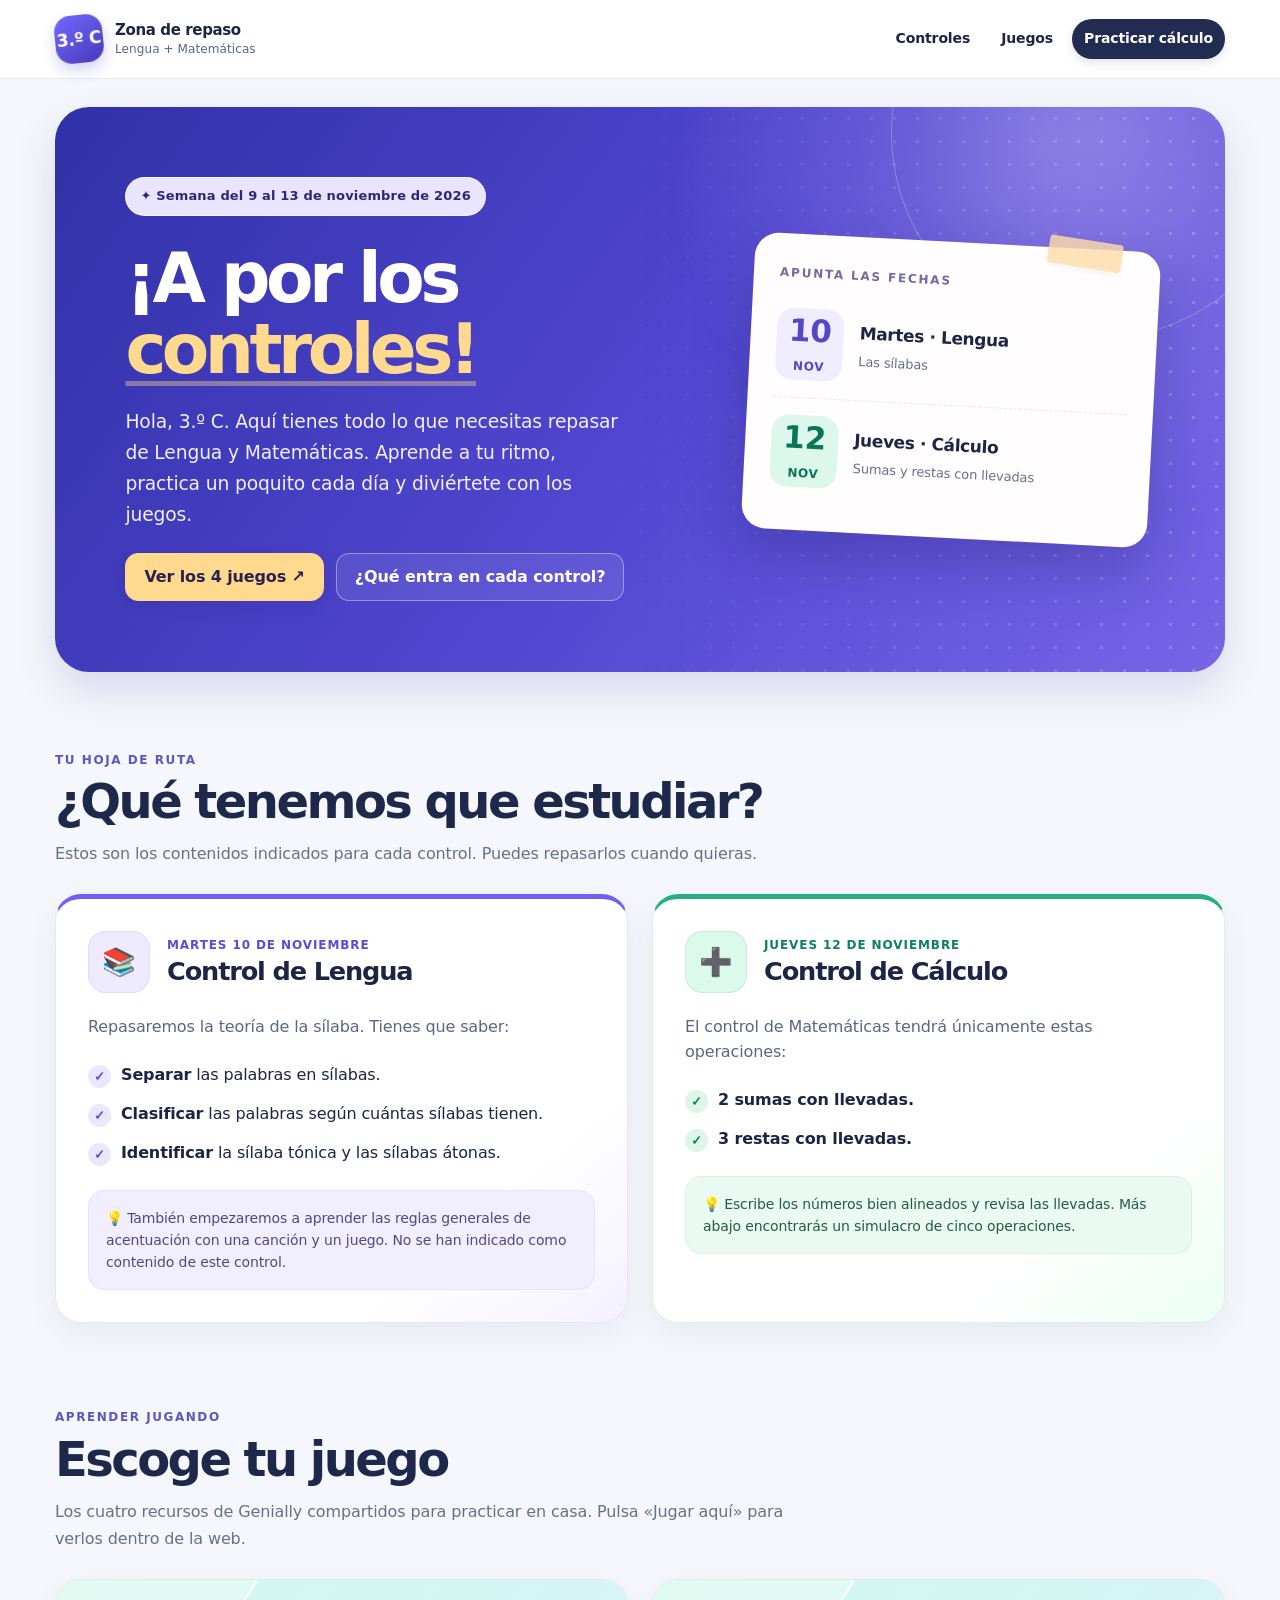
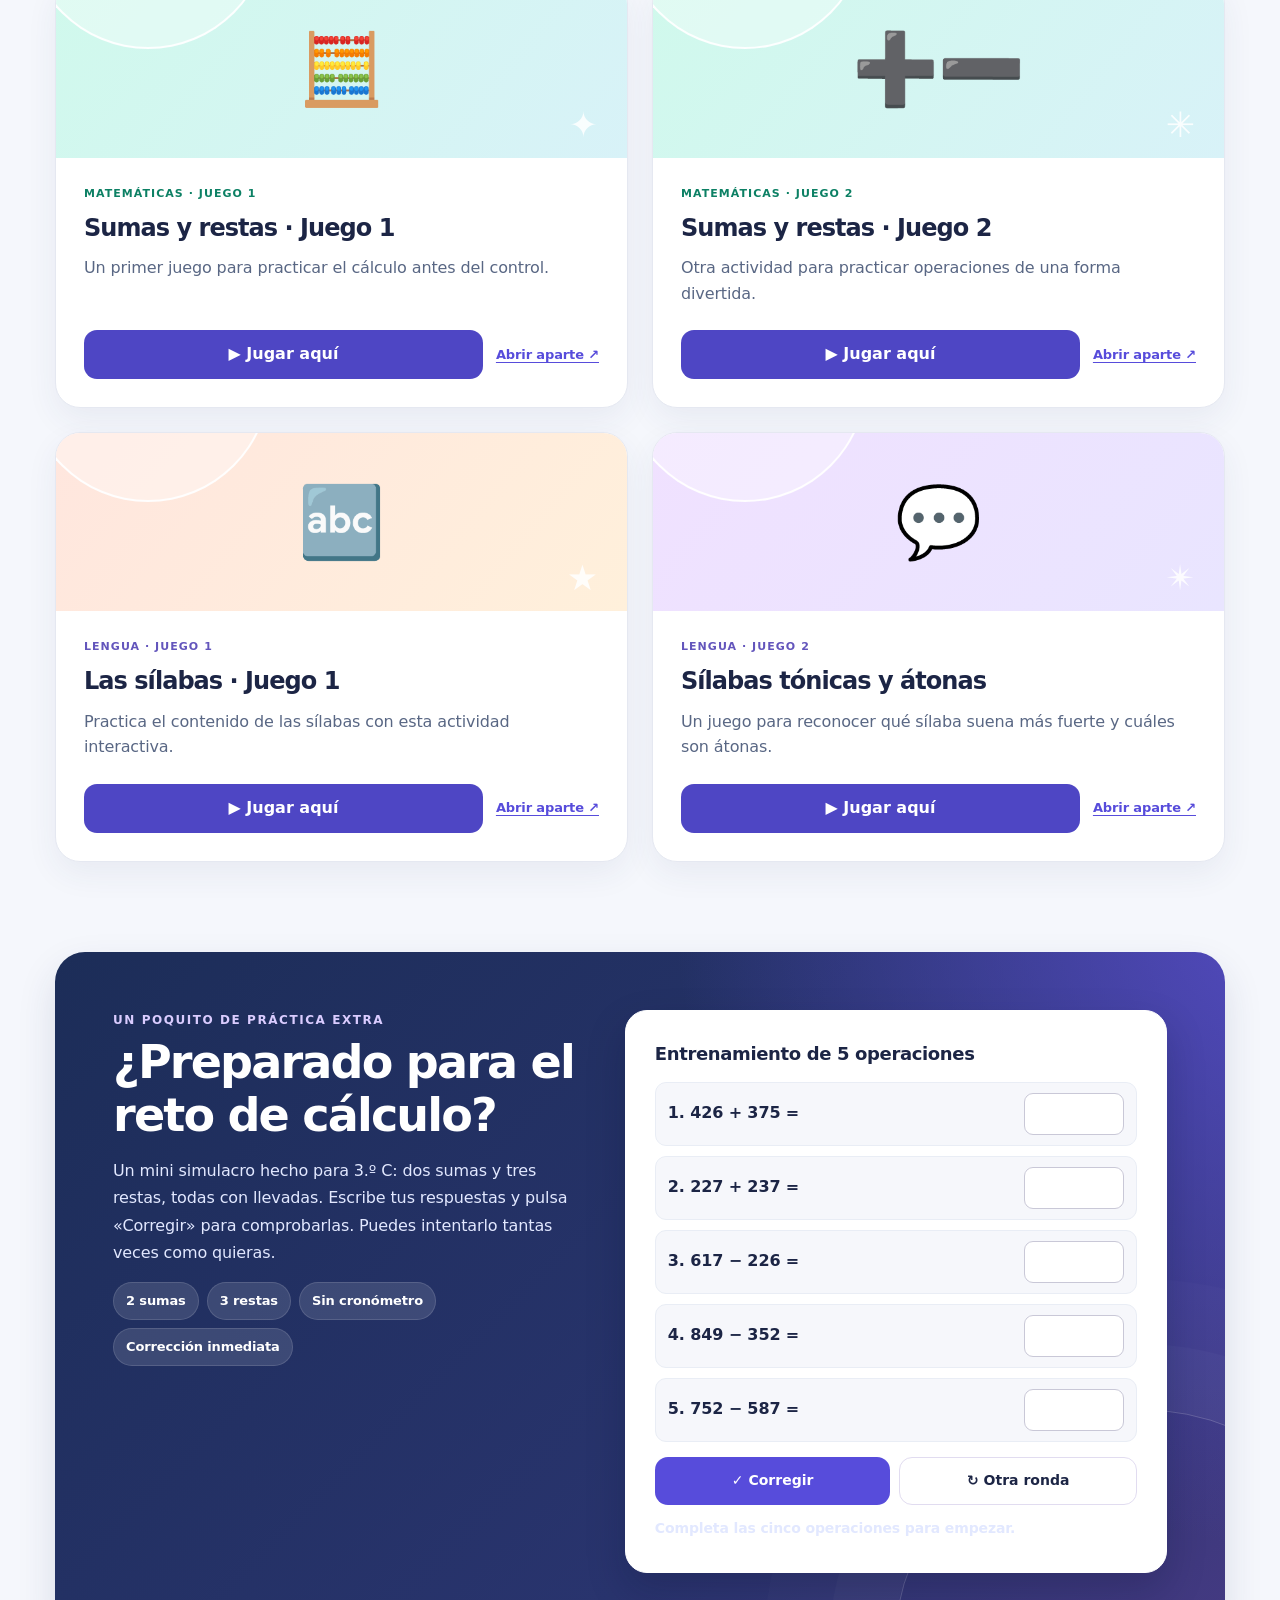
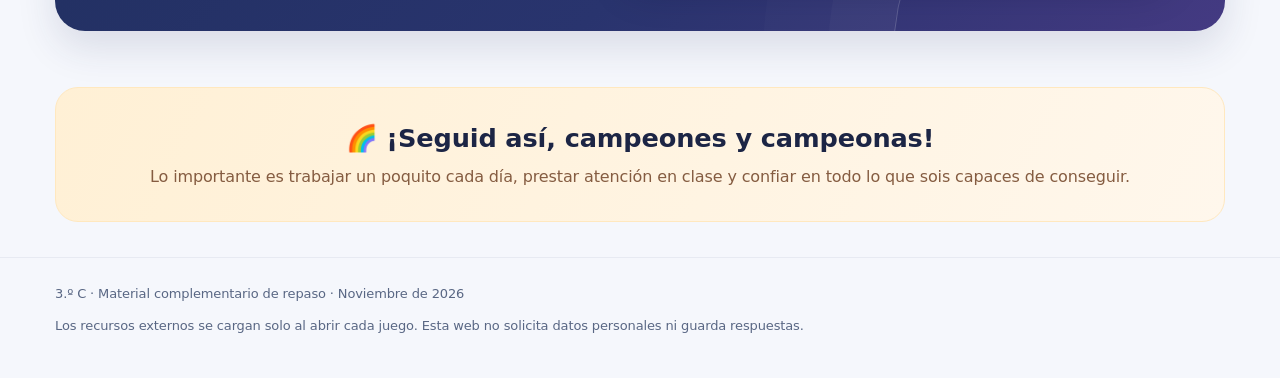
==== 3c/index.html @ 1d8cee14 "feat: add short /3c/ URL redirect to November review" ====
<!doctype html>
<html lang="es">
<head>
  <meta charset="utf-8">
  <meta name="viewport" content="width=device-width, initial-scale=1">
  <meta name="robots" content="noindex,follow">
  <title>Repaso 3.º C · Redirigiendo</title>
  <link rel="canonical" href="https://cargamelo.github.io/gameschool/repaso-3c-noviembre-2026/">
  <meta http-equiv="refresh" content="0; url=../repaso-3c-noviembre-2026/">
  <script>location.replace("../repaso-3c-noviembre-2026/");</script>
  <style>body{font:18px/1.6 system-ui,sans-serif;max-width:42rem;margin:4rem auto;padding:0 1.25rem;color:#212845}a{color:#4e46c4}</style>
</head>
<body>
  <h1>Repaso de 3.º C</h1>
  <p>Accediendo a la web de juegos y repaso…</p>
  <p><a href="../repaso-3c-noviembre-2026/">Entrar a los juegos de 3.º C</a></p>
</body>
</html>
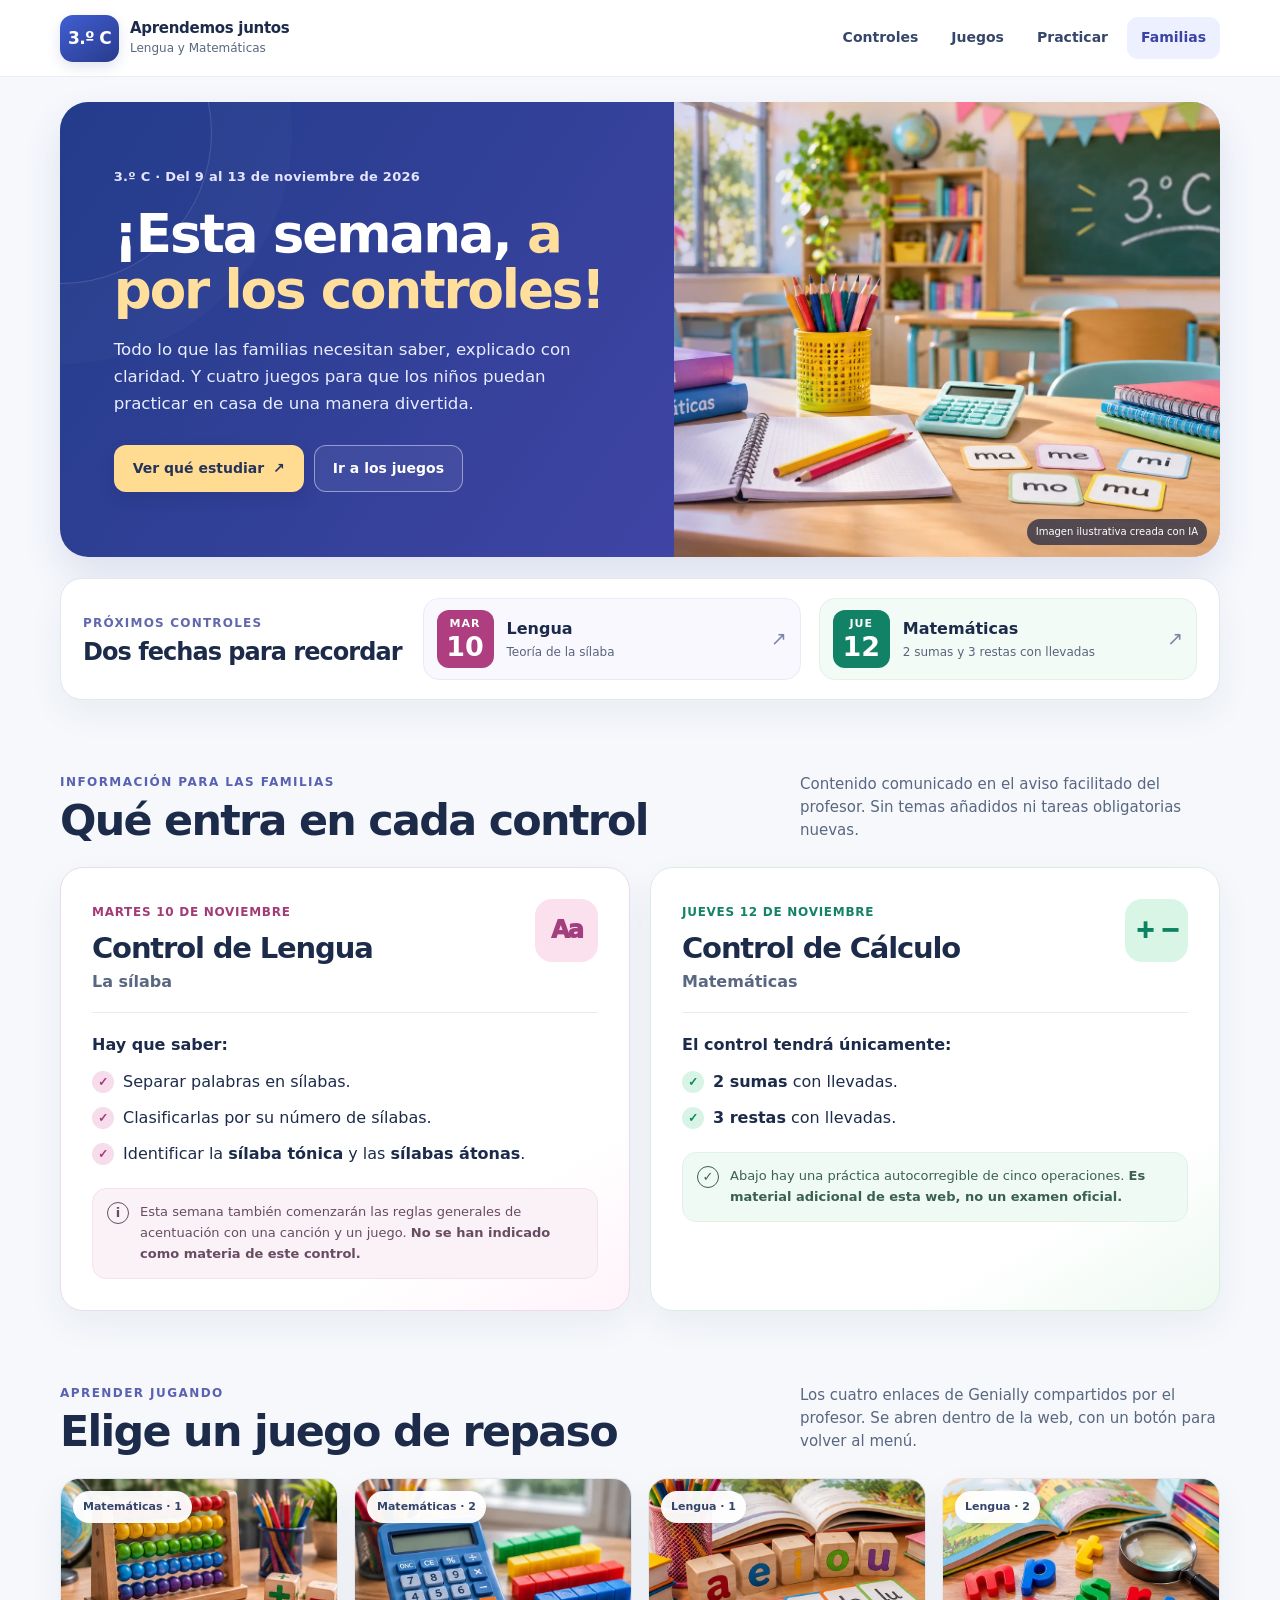
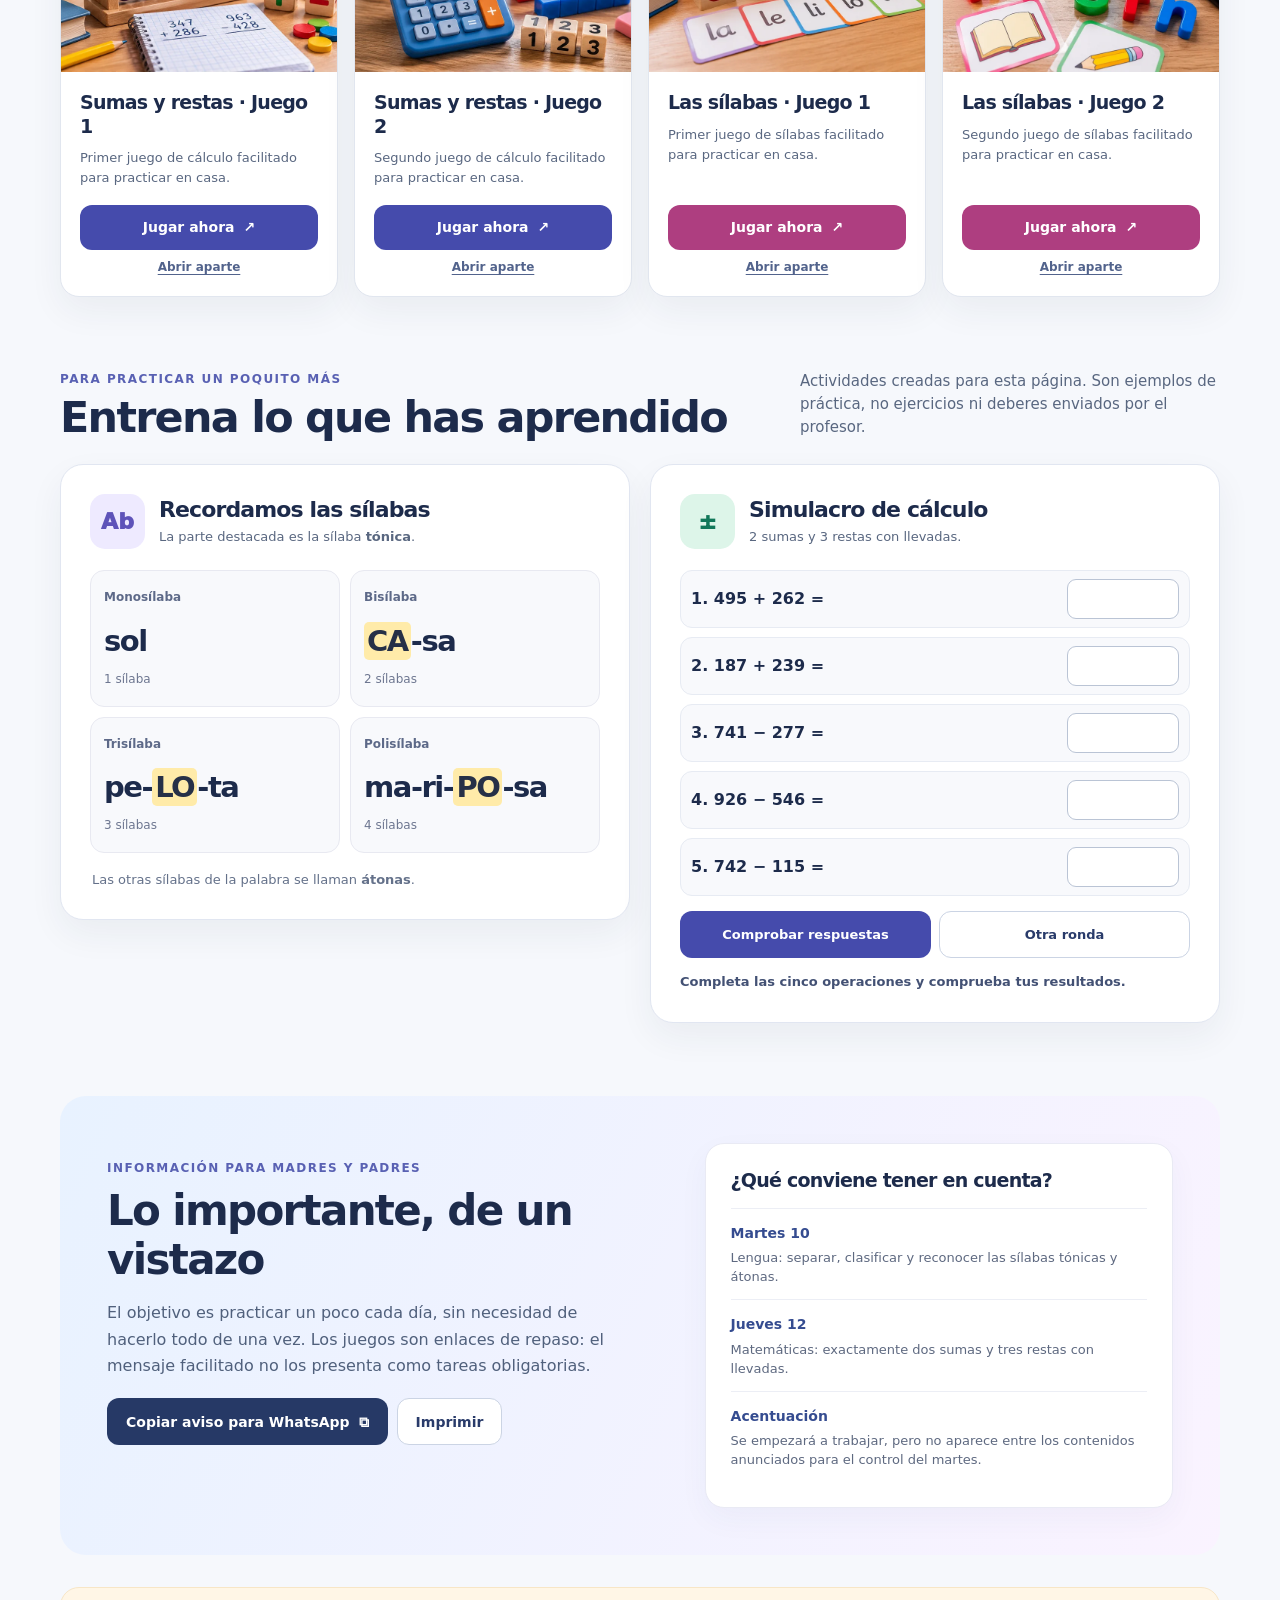
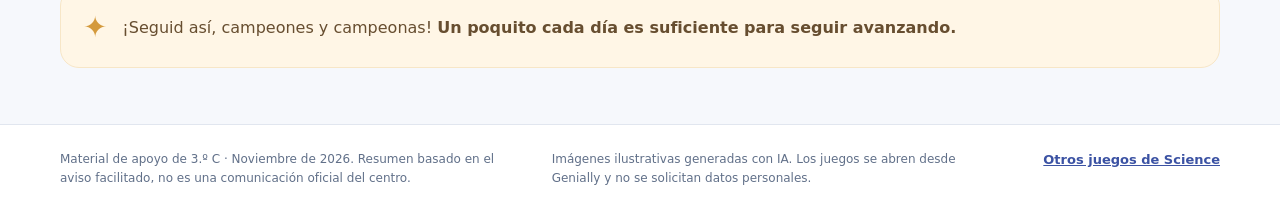
==== commit 1732bc7f: "Publish 3C final family-first redesign with local educational images" ====
--- a/3c/index.html
+++ b/3c/index.html
@@ -1,18 +1,17 @@
 <!doctype html>
 <html lang="es">
 <head>
-  <meta charset="utf-8">
-  <meta name="viewport" content="width=device-width, initial-scale=1">
-  <meta name="robots" content="noindex,follow">
-  <title>Repaso 3.º C · Redirigiendo</title>
-  <link rel="canonical" href="https://cargamelo.github.io/gameschool/repaso-3c-noviembre-2026/">
-  <meta http-equiv="refresh" content="0; url=../repaso-3c-noviembre-2026/">
-  <script>location.replace("../repaso-3c-noviembre-2026/");</script>
-  <style>body{font:18px/1.6 system-ui,sans-serif;max-width:42rem;margin:4rem auto;padding:0 1.25rem;color:#212845}a{color:#4e46c4}</style>
-</head>
-<body>
-  <h1>Repaso de 3.º C</h1>
-  <p>Accediendo a la web de juegos y repaso…</p>
-  <p><a href="../repaso-3c-noviembre-2026/">Entrar a los juegos de 3.º C</a></p>
-</body>
-</html>
+<meta charset="utf-8">
+<meta name="viewport" content="width=device-width,initial-scale=1">
+<meta name="robots" content="noindex,follow">
+<meta name="description" content="Información para las familias de 3.º C: controles de Lengua y Matemáticas, juegos y repaso.">
+<meta property="og:type" content="website">
+<meta property="og:title" content="3.º C · Controles y juegos de repaso">
+<meta property="og:description" content="Información para las familias, fechas, contenidos de los controles y juegos de repaso de 3.º C.">
+<meta property="og:image" content="https://cargamelo.github.io/gameschool/repaso-3c-noviembre-2026/assets/aula-3c-hero.webp">
+<meta property="og:url" content="https://cargamelo.github.io/gameschool/3c/">
+<link rel="canonical" href="https://cargamelo.github.io/gameschool/repaso-3c-noviembre-2026/">
+<meta http-equiv="refresh" content="0;url=../repaso-3c-noviembre-2026/">
+<title>3.º C · Controles y juegos</title>
+<script>location.replace("../repaso-3c-noviembre-2026/");</script>
+</head><body><p>Accediendo a los juegos de 3.º C… <a href="../repaso-3c-noviembre-2026/">Entrar</a></p></body></html>
